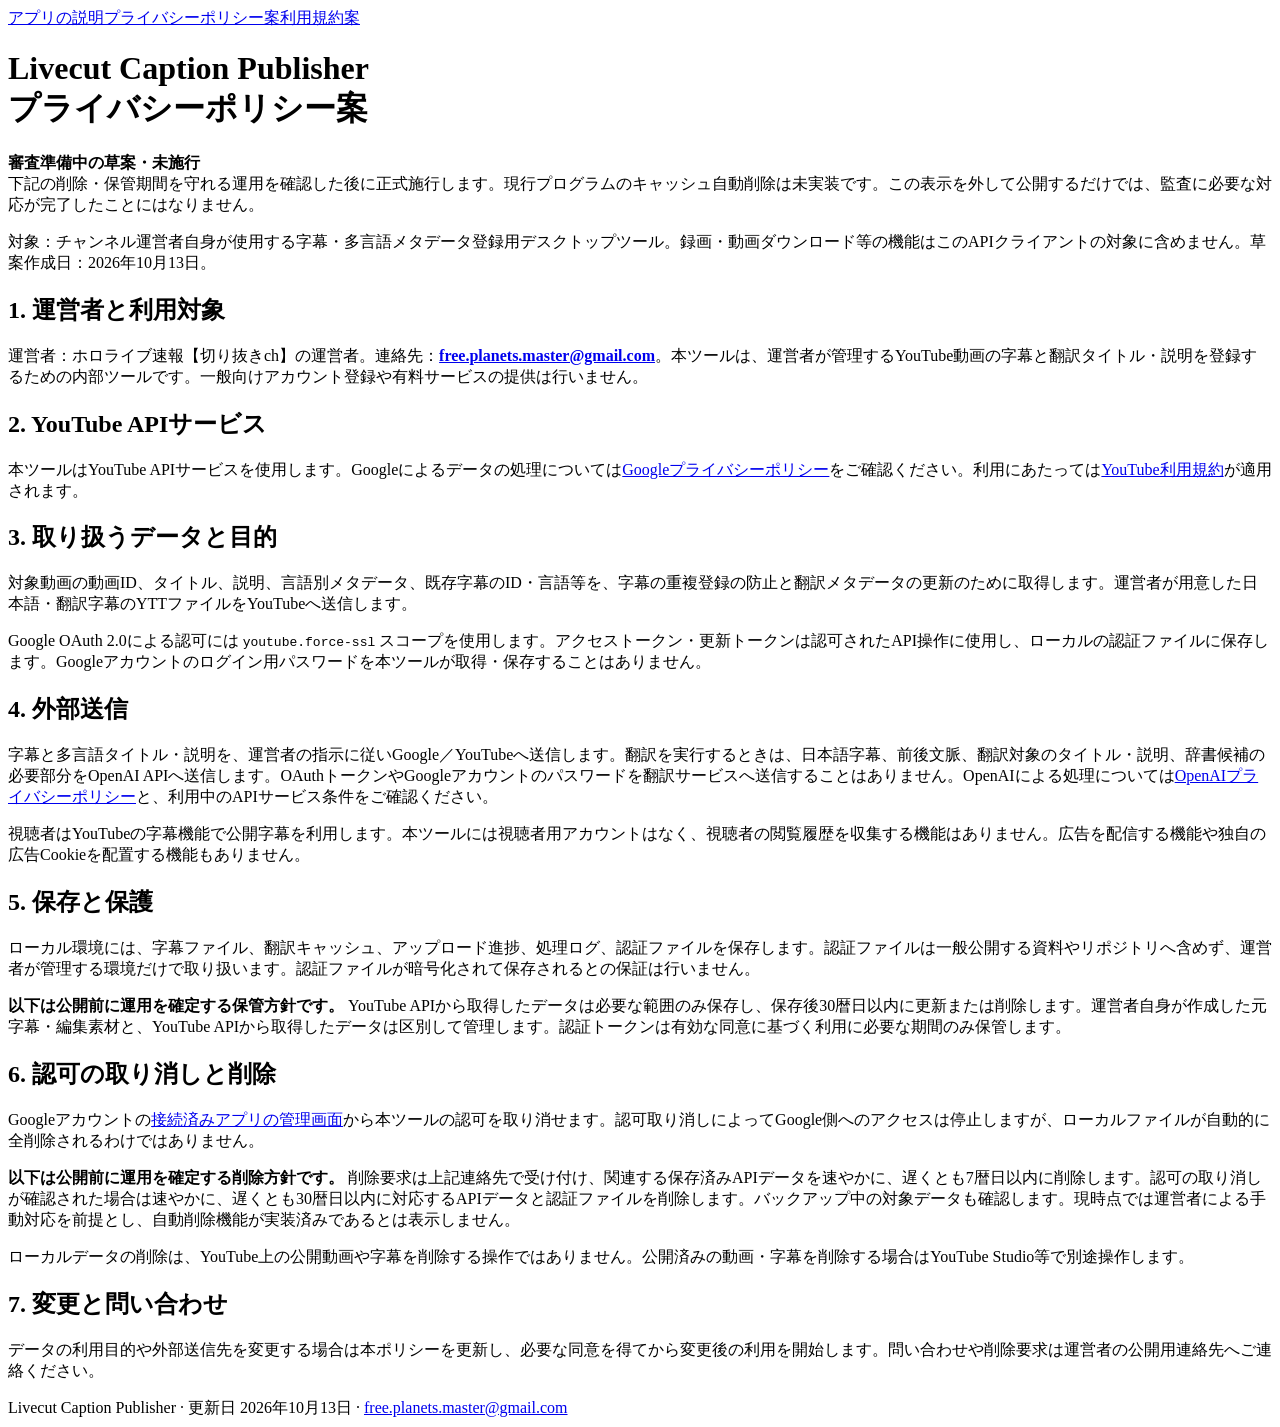
==== privacy.html @ e7b5761f "Add public privacy.html" ====
<!doctype html><html lang="ja"><head><meta charset="utf-8"><meta name="viewport" content="width=device-width,initial-scale=1"><title>Livecut Caption Publisher — プライバシーポリシー案</title><link rel="stylesheet" href="style.css"></head><body><main><nav><a href="index.html">アプリの説明</a><a href="privacy.html">プライバシーポリシー案</a><a href="terms.html">利用規約案</a></nav>
<h1>Livecut Caption Publisher<br>プライバシーポリシー案</h1>
<aside><b>審査準備中の草案・未施行</b><br>下記の削除・保管期間を守れる運用を確認した後に正式施行します。現行プログラムのキャッシュ自動削除は未実装です。この表示を外して公開するだけでは、監査に必要な対応が完了したことにはなりません。</aside>
<p>対象：チャンネル運営者自身が使用する字幕・多言語メタデータ登録用デスクトップツール。録画・動画ダウンロード等の機能はこのAPIクライアントの対象に含めません。草案作成日：2026年10月13日。</p>
<h2>1. 運営者と利用対象</h2>
<p>運営者：ホロライブ速報【切り抜きch】の運営者。連絡先：<strong><a href="mailto:free.planets.master@gmail.com">free.planets.master@gmail.com</a></strong>。本ツールは、運営者が管理するYouTube動画の字幕と翻訳タイトル・説明を登録するための内部ツールです。一般向けアカウント登録や有料サービスの提供は行いません。</p>
<h2>2. YouTube APIサービス</h2>
<p>本ツールはYouTube APIサービスを使用します。Googleによるデータの処理については<a href="https://policies.google.com/privacy">Googleプライバシーポリシー</a>をご確認ください。利用にあたっては<a href="https://www.youtube.com/t/terms">YouTube利用規約</a>が適用されます。</p>
<h2>3. 取り扱うデータと目的</h2>
<p>対象動画の動画ID、タイトル、説明、言語別メタデータ、既存字幕のID・言語等を、字幕の重複登録の防止と翻訳メタデータの更新のために取得します。運営者が用意した日本語・翻訳字幕のYTTファイルをYouTubeへ送信します。</p>
<p>Google OAuth 2.0による認可には <code>youtube.force-ssl</code> スコープを使用します。アクセストークン・更新トークンは認可されたAPI操作に使用し、ローカルの認証ファイルに保存します。Googleアカウントのログイン用パスワードを本ツールが取得・保存することはありません。</p>
<h2>4. 外部送信</h2>
<p>字幕と多言語タイトル・説明を、運営者の指示に従いGoogle／YouTubeへ送信します。翻訳を実行するときは、日本語字幕、前後文脈、翻訳対象のタイトル・説明、辞書候補の必要部分をOpenAI APIへ送信します。OAuthトークンやGoogleアカウントのパスワードを翻訳サービスへ送信することはありません。OpenAIによる処理については<a href="https://openai.com/policies/privacy-policy/">OpenAIプライバシーポリシー</a>と、利用中のAPIサービス条件をご確認ください。</p>
<p>視聴者はYouTubeの字幕機能で公開字幕を利用します。本ツールには視聴者用アカウントはなく、視聴者の閲覧履歴を収集する機能はありません。広告を配信する機能や独自の広告Cookieを配置する機能もありません。</p>
<h2>5. 保存と保護</h2>
<p>ローカル環境には、字幕ファイル、翻訳キャッシュ、アップロード進捗、処理ログ、認証ファイルを保存します。認証ファイルは一般公開する資料やリポジトリへ含めず、運営者が管理する環境だけで取り扱います。認証ファイルが暗号化されて保存されるとの保証は行いません。</p>
<p><strong>以下は公開前に運用を確定する保管方針です。</strong> YouTube APIから取得したデータは必要な範囲のみ保存し、保存後30暦日以内に更新または削除します。運営者自身が作成した元字幕・編集素材と、YouTube APIから取得したデータは区別して管理します。認証トークンは有効な同意に基づく利用に必要な期間のみ保管します。</p>
<h2>6. 認可の取り消しと削除</h2>
<p>Googleアカウントの<a href="https://security.google.com/settings/security/permissions">接続済みアプリの管理画面</a>から本ツールの認可を取り消せます。認可取り消しによってGoogle側へのアクセスは停止しますが、ローカルファイルが自動的に全削除されるわけではありません。</p>
<p><strong>以下は公開前に運用を確定する削除方針です。</strong> 削除要求は上記連絡先で受け付け、関連する保存済みAPIデータを速やかに、遅くとも7暦日以内に削除します。認可の取り消しが確認された場合は速やかに、遅くとも30暦日以内に対応するAPIデータと認証ファイルを削除します。バックアップ中の対象データも確認します。現時点では運営者による手動対応を前提とし、自動削除機能が実装済みであるとは表示しません。</p>
<p>ローカルデータの削除は、YouTube上の公開動画や字幕を削除する操作ではありません。公開済みの動画・字幕を削除する場合はYouTube Studio等で別途操作します。</p>
<h2>7. 変更と問い合わせ</h2>
<p>データの利用目的や外部送信先を変更する場合は本ポリシーを更新し、必要な同意を得てから変更後の利用を開始します。問い合わせや削除要求は運営者の公開用連絡先へご連絡ください。</p>

<footer>Livecut Caption Publisher · 更新日 2026年10月13日 · <a href="mailto:free.planets.master@gmail.com">free.planets.master@gmail.com</a></footer></main></body></html>
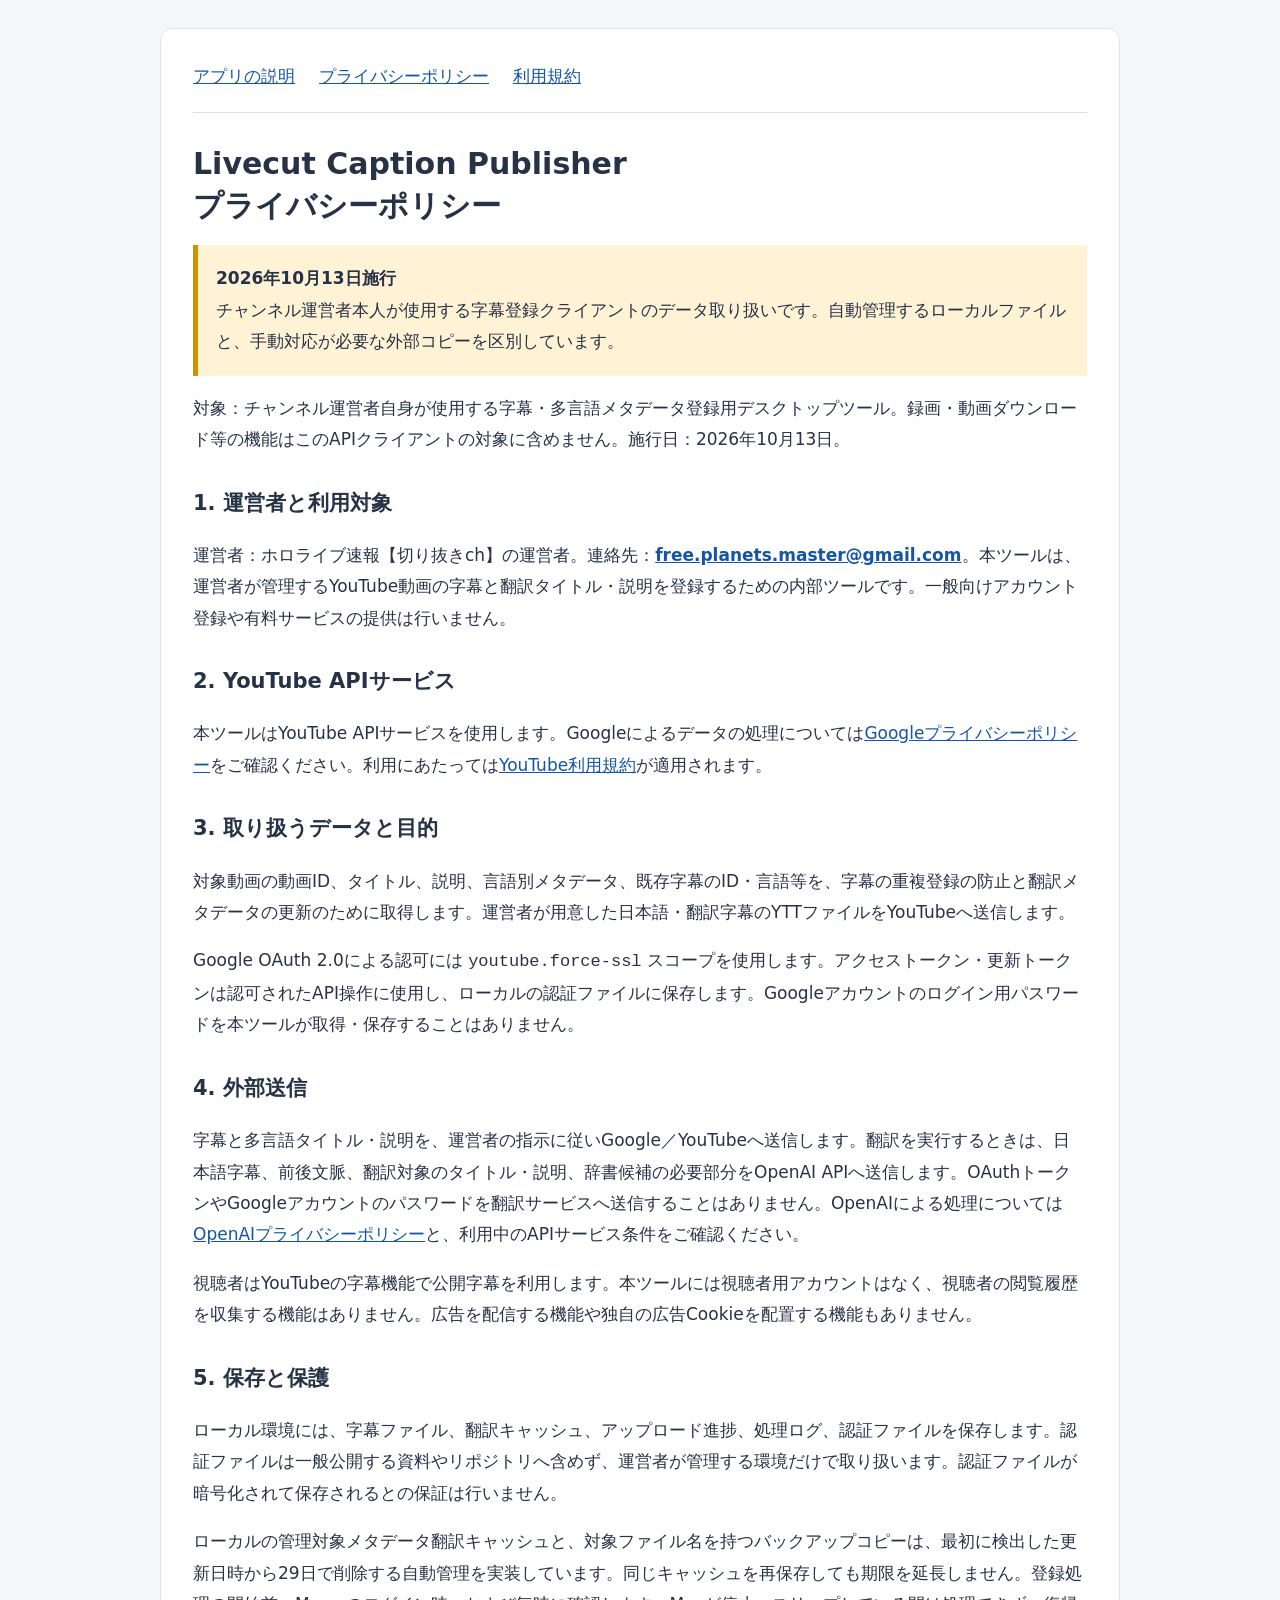
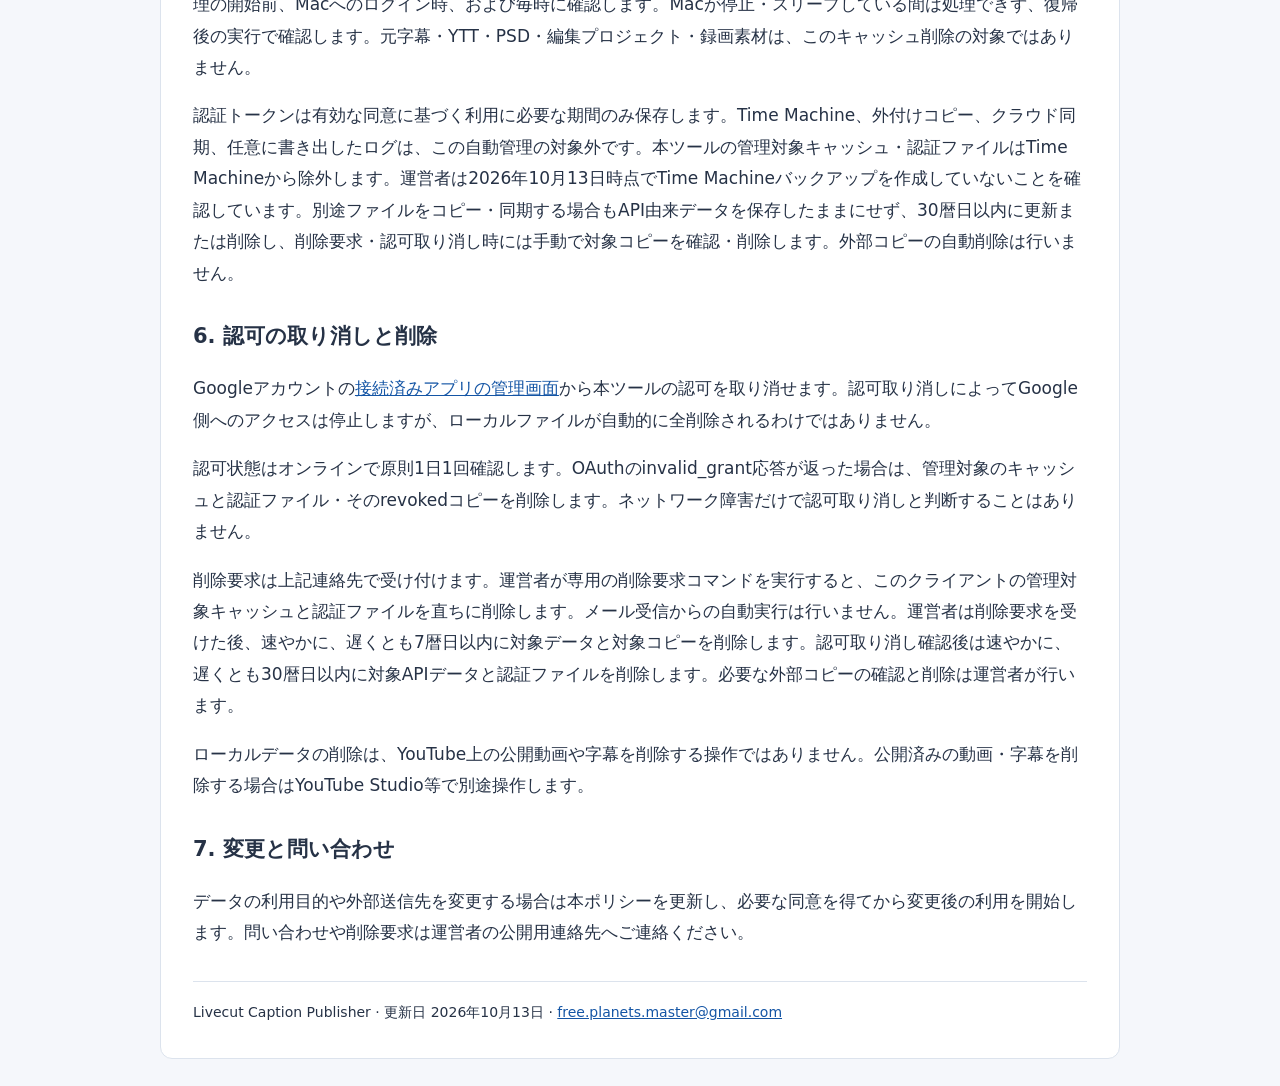
==== commit 46cb9a40: "Document active caption-publisher retention and privacy operations" ====
--- a/privacy.html
+++ b/privacy.html
@@ -1,7 +1,7 @@
-<!doctype html><html lang="ja"><head><meta charset="utf-8"><meta name="viewport" content="width=device-width,initial-scale=1"><title>Livecut Caption Publisher — プライバシーポリシー案</title><link rel="stylesheet" href="style.css"></head><body><main><nav><a href="index.html">アプリの説明</a><a href="privacy.html">プライバシーポリシー案</a><a href="terms.html">利用規約案</a></nav>
-<h1>Livecut Caption Publisher<br>プライバシーポリシー案</h1>
-<aside><b>審査準備中の草案・未施行</b><br>下記の削除・保管期間を守れる運用を確認した後に正式施行します。現行プログラムのキャッシュ自動削除は未実装です。この表示を外して公開するだけでは、監査に必要な対応が完了したことにはなりません。</aside>
-<p>対象：チャンネル運営者自身が使用する字幕・多言語メタデータ登録用デスクトップツール。録画・動画ダウンロード等の機能はこのAPIクライアントの対象に含めません。草案作成日：2026年10月13日。</p>
+<!doctype html><html lang="ja"><head><meta charset="utf-8"><meta name="viewport" content="width=device-width,initial-scale=1"><title>Livecut Caption Publisher — プライバシーポリシー</title><link rel="stylesheet" href="style.css"></head><body><main><nav><a href="index.html">アプリの説明</a><a href="privacy.html">プライバシーポリシー</a><a href="terms.html">利用規約</a></nav>
+<h1>Livecut Caption Publisher<br>プライバシーポリシー</h1>
+<aside><b>2026年10月13日施行</b><br>チャンネル運営者本人が使用する字幕登録クライアントのデータ取り扱いです。自動管理するローカルファイルと、手動対応が必要な外部コピーを区別しています。</aside>
+<p>対象：チャンネル運営者自身が使用する字幕・多言語メタデータ登録用デスクトップツール。録画・動画ダウンロード等の機能はこのAPIクライアントの対象に含めません。施行日：2026年10月13日。</p>
 <h2>1. 運営者と利用対象</h2>
 <p>運営者：ホロライブ速報【切り抜きch】の運営者。連絡先：<strong><a href="mailto:free.planets.master@gmail.com">free.planets.master@gmail.com</a></strong>。本ツールは、運営者が管理するYouTube動画の字幕と翻訳タイトル・説明を登録するための内部ツールです。一般向けアカウント登録や有料サービスの提供は行いません。</p>
 <h2>2. YouTube APIサービス</h2>
@@ -14,10 +14,10 @@
 <p>視聴者はYouTubeの字幕機能で公開字幕を利用します。本ツールには視聴者用アカウントはなく、視聴者の閲覧履歴を収集する機能はありません。広告を配信する機能や独自の広告Cookieを配置する機能もありません。</p>
 <h2>5. 保存と保護</h2>
 <p>ローカル環境には、字幕ファイル、翻訳キャッシュ、アップロード進捗、処理ログ、認証ファイルを保存します。認証ファイルは一般公開する資料やリポジトリへ含めず、運営者が管理する環境だけで取り扱います。認証ファイルが暗号化されて保存されるとの保証は行いません。</p>
-<p><strong>以下は公開前に運用を確定する保管方針です。</strong> YouTube APIから取得したデータは必要な範囲のみ保存し、保存後30暦日以内に更新または削除します。運営者自身が作成した元字幕・編集素材と、YouTube APIから取得したデータは区別して管理します。認証トークンは有効な同意に基づく利用に必要な期間のみ保管します。</p>
+<p>ローカルの管理対象メタデータ翻訳キャッシュと、対象ファイル名を持つバックアップコピーは、最初に検出した更新日時から29日で削除する自動管理を実装しています。同じキャッシュを再保存しても期限を延長しません。登録処理の開始前、Macへのログイン時、および毎時に確認します。Macが停止・スリープしている間は処理できず、復帰後の実行で確認します。元字幕・YTT・PSD・編集プロジェクト・録画素材は、このキャッシュ削除の対象ではありません。</p><p>認証トークンは有効な同意に基づく利用に必要な期間のみ保存します。Time Machine、外付けコピー、クラウド同期、任意に書き出したログは、この自動管理の対象外です。本ツールの管理対象キャッシュ・認証ファイルはTime Machineから除外します。運営者は2026年10月13日時点でTime Machineバックアップを作成していないことを確認しています。別途ファイルをコピー・同期する場合もAPI由来データを保存したままにせず、30暦日以内に更新または削除し、削除要求・認可取り消し時には手動で対象コピーを確認・削除します。外部コピーの自動削除は行いません。</p>
 <h2>6. 認可の取り消しと削除</h2>
 <p>Googleアカウントの<a href="https://security.google.com/settings/security/permissions">接続済みアプリの管理画面</a>から本ツールの認可を取り消せます。認可取り消しによってGoogle側へのアクセスは停止しますが、ローカルファイルが自動的に全削除されるわけではありません。</p>
-<p><strong>以下は公開前に運用を確定する削除方針です。</strong> 削除要求は上記連絡先で受け付け、関連する保存済みAPIデータを速やかに、遅くとも7暦日以内に削除します。認可の取り消しが確認された場合は速やかに、遅くとも30暦日以内に対応するAPIデータと認証ファイルを削除します。バックアップ中の対象データも確認します。現時点では運営者による手動対応を前提とし、自動削除機能が実装済みであるとは表示しません。</p>
+<p>認可状態はオンラインで原則1日1回確認します。OAuthのinvalid_grant応答が返った場合は、管理対象のキャッシュと認証ファイル・そのrevokedコピーを削除します。ネットワーク障害だけで認可取り消しと判断することはありません。</p><p>削除要求は上記連絡先で受け付けます。運営者が専用の削除要求コマンドを実行すると、このクライアントの管理対象キャッシュと認証ファイルを直ちに削除します。メール受信からの自動実行は行いません。運営者は削除要求を受けた後、速やかに、遅くとも7暦日以内に対象データと対象コピーを削除します。認可取り消し確認後は速やかに、遅くとも30暦日以内に対象APIデータと認証ファイルを削除します。必要な外部コピーの確認と削除は運営者が行います。</p>
 <p>ローカルデータの削除は、YouTube上の公開動画や字幕を削除する操作ではありません。公開済みの動画・字幕を削除する場合はYouTube Studio等で別途操作します。</p>
 <h2>7. 変更と問い合わせ</h2>
 <p>データの利用目的や外部送信先を変更する場合は本ポリシーを更新し、必要な同意を得てから変更後の利用を開始します。問い合わせや削除要求は運営者の公開用連絡先へご連絡ください。</p>
--- a/style.css
+++ b/style.css
@@ -0,0 +1 @@
+*{box-sizing:border-box}body{margin:0;background:#f5f7fb;color:#263246;font:17px/1.85 system-ui,-apple-system,sans-serif}main{max-width:960px;margin:28px auto;padding:32px;background:white;border:1px solid #dce3ed;border-radius:12px}nav{display:flex;flex-wrap:wrap;gap:24px;border-bottom:1px solid #dce3ed;padding-bottom:20px}a{color:#1455a5}h1{font-size:30px;line-height:1.4;margin:30px 0 18px}h2{font-size:21px;margin-top:28px}aside{background:#fff2d5;padding:18px;border-left:5px solid #d39100}table{width:100%;border-collapse:collapse;margin:22px 0}th,td{text-align:left;padding:10px;border:1px solid #dce3ed}th{background:#edf2f8}footer{font-size:14px;border-top:1px solid #dce3ed;padding-top:18px;margin-top:32px}code{overflow-wrap:anywhere}@media(max-width:650px){main{margin:0;padding:20px;border:0;border-radius:0}h1{font-size:25px}body{font-size:16px}}
